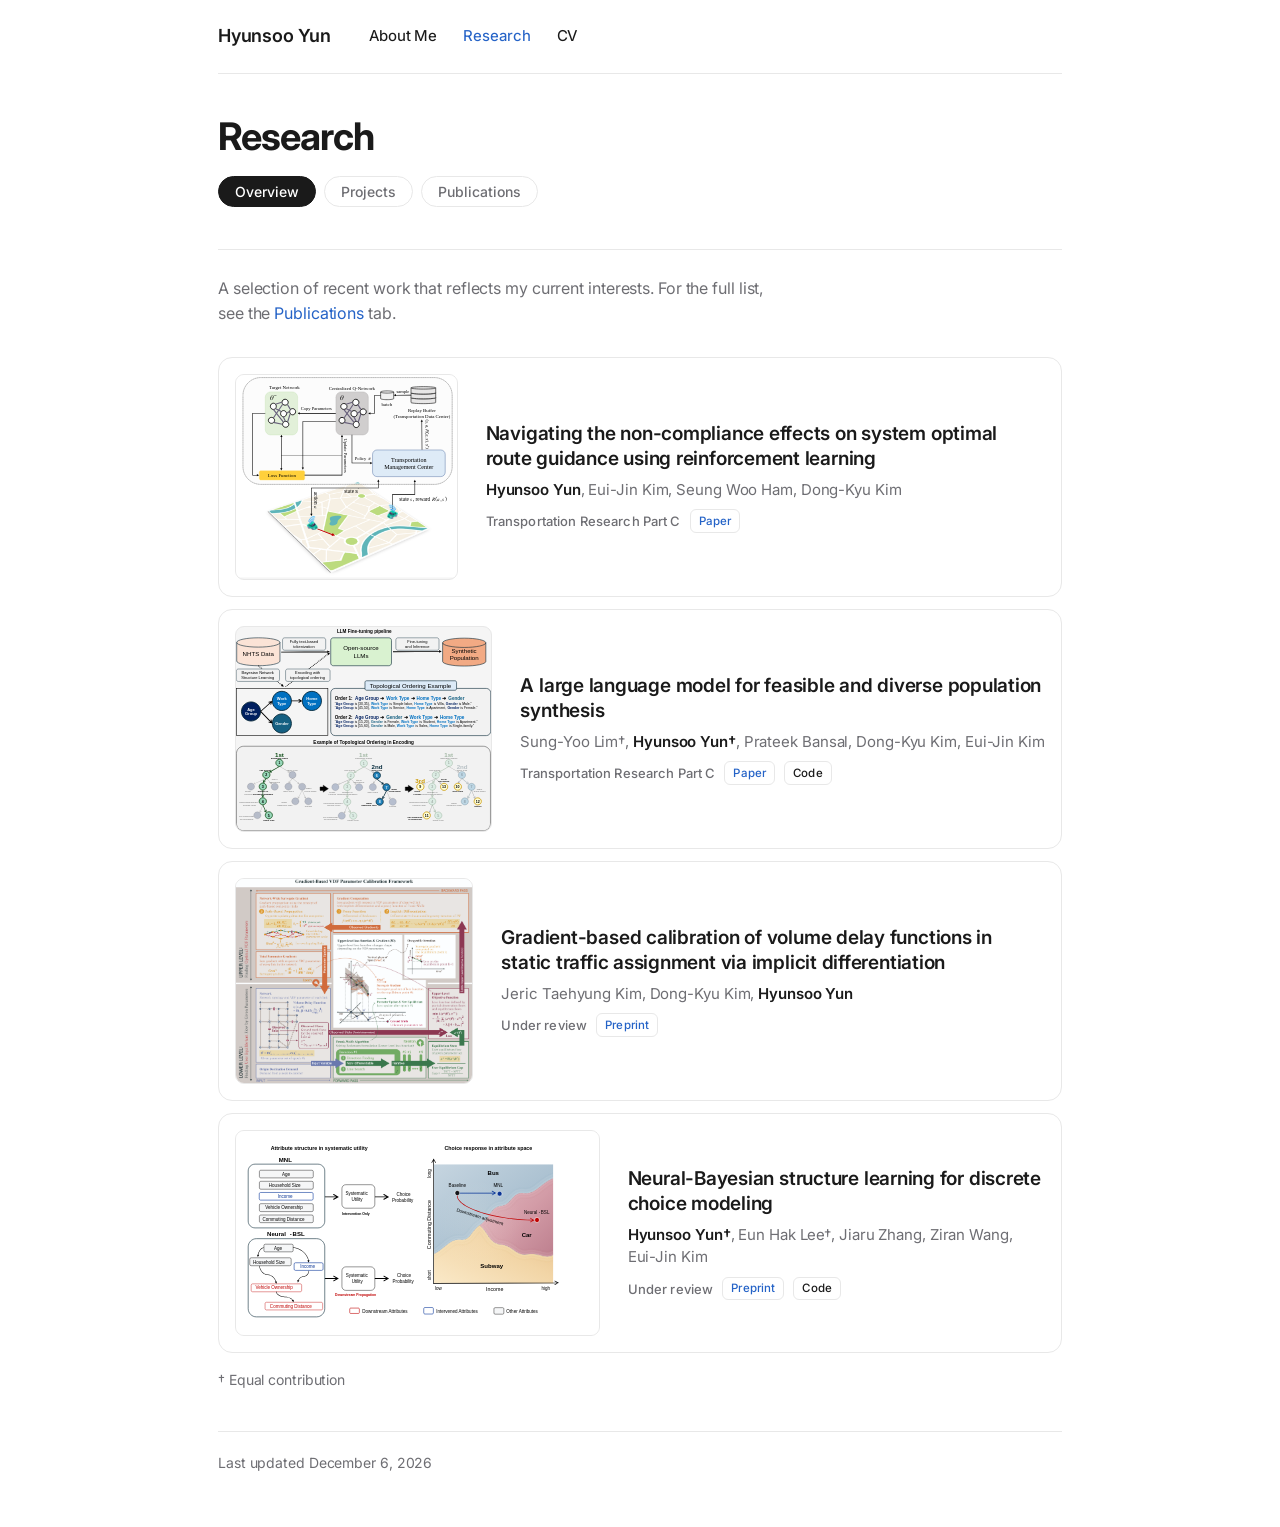
==== research.html @ 4e0cca83 "" ====
<!DOCTYPE html>
<html lang="en">
<head>
<meta charset="utf-8">
<meta name="viewport" content="width=device-width, initial-scale=1">
<title>Research · Hyunsoo Yun</title>
<meta name="description" content="Research overview, projects, and publications of Hyunsoo Yun.">
<link rel="preconnect" href="https://fonts.googleapis.com">
<link rel="preconnect" href="https://fonts.gstatic.com" crossorigin>
<link href="https://fonts.googleapis.com/css2?family=Inter:wght@400;450;500;600;700&family=IBM+Plex+Mono:wght@400;500&display=swap" rel="stylesheet">
<link rel="stylesheet" href="style.css">
</head>
<body>
<div class="wrap">

  <nav class="site">
    <a href="index.html" class="sig">Hyunsoo Yun</a>
    <div class="links">
      <a href="index.html">About Me</a>
      <a href="research.html" class="on">Research</a>
      <a href="assets/CV_Hyunsoo_Yun.pdf" target="_blank" rel="noopener">CV</a>
    </div>
  </nav>

  <header class="hero" style="display:block">
    <h1>Research</h1>
    <div class="subtabs">
      <button class="subtab on" data-r="overview">Overview</button>
      <button class="subtab" data-r="projects">Projects</button>
      <button class="subtab" data-r="pubs">Publications</button>
    </div>
  </header>

  <!-- OVERVIEW -->
  <div class="rpane on" id="overview">
    <section style="padding-top:26px">
      <p class="research-intro" style="margin-top:0">A selection of recent work that reflects my current interests. For the full list, <span style="white-space:nowrap">see the <a href="#" class="tolink" data-r="pubs">Publications</a> tab.</span></p>
    </section>

    <section>
      <div class="workcard">
        <img class="thumb" src="assets/work-noncompliance.svg" alt="Non-compliance route guidance">
        <div>
          <h3>Navigating the non-compliance effects on system optimal route guidance using reinforcement learning</h3>
          <p class="authors"><span class="me">Hyunsoo Yun</span>, Eui-Jin Kim, Seung Woo Ham, Dong-Kyu Kim</p>
          <div class="rmeta">Transportation Research Part C <a class="pin" href="https://doi.org/10.1016/j.trc.2024.104721">Paper</a></div>
        </div>
      </div>

      <div class="workcard">
        <img class="thumb" src="assets/work-popsynth.svg" alt="LLM population synthesis">
        <div>
          <h3>A large language model for feasible and diverse population synthesis</h3>
          <p class="authors">Sung-Yoo Lim&dagger;, <span class="me">Hyunsoo Yun&dagger;</span>, Prateek Bansal, Dong-Kyu Kim, Eui-Jin Kim</p>
          <div class="rmeta">Transportation Research Part C <a class="pin" href="https://doi.org/10.1016/j.trc.2026.105581">Paper</a> <a class="pin code" href="https://github.com/HyunsooYun/llm-pop-synth">Code</a></div>
        </div>
      </div>

      <div class="workcard">
        <img class="thumb" src="assets/work-vdf.jpg" alt="Gradient-based VDF calibration">
        <div>
          <h3>Gradient-based calibration of volume delay functions in static traffic assignment via implicit differentiation</h3>
          <p class="authors">Jeric Taehyung Kim, Dong-Kyu Kim, <span class="me">Hyunsoo Yun</span></p>
          <div class="rmeta">Under review <a class="pin" href="https://dx.doi.org/10.2139/ssrn.6993254">Preprint</a></div>
        </div>
      </div>

      <div class="workcard">
        <img class="thumb" src="assets/work-neural-bsl.svg" alt="Neural-Bayesian structure learning for discrete choice modeling">
        <div>
          <h3>Neural-Bayesian structure learning for discrete choice modeling</h3>
          <p class="authors"><span class="me">Hyunsoo Yun&dagger;</span>, Eun Hak Lee&dagger;, Jiaru Zhang, Ziran Wang, Eui-Jin Kim</p>
          <div class="rmeta">Under review <a class="pin" href="https://arxiv.org/abs/2608.25258">Preprint</a> <a class="pin code" href="https://github.com/HyunsooYun/neural-bsl">Code</a></div>
        </div>
      </div>

      <p class="foot-note">&dagger; Equal contribution</p>
    </section>
  </div>

  <!-- PROJECTS -->
  <div class="rpane" id="projects">
    <section style="padding-top:26px">
      <h2>Projects</h2>
      <p class="research-intro" style="margin-top:0">Funded and applied research projects. Coming soon.</p>
    </section>
  </div>

  <!-- PUBLICATIONS -->
  <div class="rpane" id="pubs">
    <section style="padding-top:20px">
      <details class="pubgroup">
        <summary><span class="ph">Journal Articles</span><span class="expand"></span><svg class="chev" viewBox="0 0 24 24" fill="none" stroke="currentColor" stroke-width="2" stroke-linecap="round" stroke-linejoin="round"><path d="M9 6l6 6-6 6"/></svg></summary>
        <ul class="rows">
        <li><span class="yr">2026</span><span class="txt">Lim, S.Y.&dagger;, <span class="me">Yun, H.&dagger;</span>, Bansal, P., Kim, D.K., &amp; Kim, E.J. <a class="ptitle" href="https://doi.org/10.1016/j.trc.2026.105581">A Large Language Model for Feasible and Diverse Population Synthesis.</a> <span class="venue">Transportation Research Part C</span> <a class="pin code" href="https://github.com/HyunsooYun/llm-pop-synth">Code</a></span></li>
        <li><span class="yr">2025</span><span class="txt">Lee, E.H., <span class="me">Yun, H.</span>, Cho, S.H., &amp; Lee, E. <a class="ptitle" href="https://doi.org/10.1080/19439962.2025.2598268">Aggressive driving in ride-hailing: Work hours and road conditions.</a> <span class="venue">Journal of Transportation Safety &amp; Security</span></span></li>
        <li><span class="yr">2025</span><span class="txt"><span class="me">Yun, H.</span> &amp; Lee, E.H. <a class="ptitle" href="https://doi.org/10.1016/j.tranpol.2025.06.021">Party politics in transport policy with a large language model.</a> <span class="venue">Transport Policy</span></span></li>
        <li><span class="yr">2025</span><span class="txt">Min, D., <span class="me">Yun, H.</span>, Kim, D.K., &amp; Ham, S.W. <a class="ptitle" href="https://doi.org/10.1177/03611981251378484">Dynamic origin-destination matrix estimation using metamodel-based model predictive control for real time application.</a> <span class="venue">Transportation Research Record</span></span></li>
        <li><span class="yr">2025</span><span class="txt">Kim, P., <span class="me">Yun, H.</span>, Kim, J., &amp; Kim, D.K. <a class="ptitle" href="https://doi.org/10.1016/j.trc.2025.105244">Scalable link cost learning for real-time route guidance systems.</a> <span class="venue">Transportation Research Part C</span></span></li>
        <li><span class="yr">2024</span><span class="txt"><span class="me">Yun, H.</span>, Kim, E.J., Ham, S.W., &amp; Kim, D.K. <a class="ptitle" href="https://doi.org/10.1016/j.trc.2024.104721">Navigating the non-compliance effects on system optimal route guidance using reinforcement learning.</a> <span class="venue">Transportation Research Part C</span></span></li>
        <li><span class="yr">2023</span><span class="txt">Min, D., <span class="me">Yun, H.</span>, Ham, S.W., &amp; Kim, D.K. <a class="ptitle" href="https://doi.org/10.1177/03611981241266837">Real-time estimation of origin-destination matrices using a deep neural network for digital twins.</a> <span class="venue">Transportation Research Record</span></span></li>
        <li><span class="yr">2023</span><span class="txt"><span class="me">Yun, H.</span>, Lee, E.H., Moon, S., &amp; Kim, D.K. <a class="ptitle" href="https://doi.org/10.1177/03611981231190394">Data-driven approach for measuring and managing physical distancing in subways during pandemic conditions.</a> <span class="venue">Transportation Research Record</span></span></li>
        <li><span class="yr">2022</span><span class="txt"><span class="me">Yun, H.</span>, Kim, E.J., Ham, S.W., &amp; Kim, D.K. <a class="ptitle" href="https://doi.org/10.1080/15472450.2022.2135437">Price incentive strategy for the e-scooter sharing service using deep reinforcement learning.</a> <span class="venue">Journal of Intelligent Transportation Systems</span></span></li>
        <li><span class="yr">2021</span><span class="txt"><span class="me">Yun, H.</span>, Lee, E.H., Kim, D.K., &amp; Cho, S.H. <a class="ptitle" href="https://doi.org/10.1177/03611981211027562">Development of estimating methodology for transit accessibility using smart card data.</a> <span class="venue">Transportation Research Record</span></span></li>
        </ul>
      </details>

      <details class="pubgroup">
        <summary><span class="ph">Under Review</span><span class="expand"></span><svg class="chev" viewBox="0 0 24 24" fill="none" stroke="currentColor" stroke-width="2" stroke-linecap="round" stroke-linejoin="round"><path d="M9 6l6 6-6 6"/></svg></summary>
        <ul class="rows">
        <li><span class="yr">–</span><span class="txt"><span class="me">Yun, H.&dagger;</span>, Lee, E.H.&dagger;, Zhang, J., Wang, Z., &amp; Kim, E.J. <a class="ptitle" href="https://arxiv.org/abs/2608.25258">Neural-Bayesian Structure Learning for Discrete Choice Modeling.</a> <a class="pin code" href="https://github.com/HyunsooYun/neural-bsl">Code</a></span></li>
        <li><span class="yr">–</span><span class="txt">Kim, J.T., Kim, D.K., &amp; <span class="me">Yun, H.</span> <a class="ptitle" href="https://dx.doi.org/10.2139/ssrn.6993254">Gradient-Based Calibration of Volume Delay Functions in Static Traffic Assignment via Implicit Differentiation.</a></span></li>
        <li><span class="yr">–</span><span class="txt">Kim, P., <span class="me">Yun, H.</span>, &amp; Kim, D.K. <a class="ptitle" href="https://dx.doi.org/10.2139/ssrn.6682892">Modeling unmet bus demand with passenger reneging behavior in a city-wide bus network.</a></span></li>
        <li><span class="yr">–</span><span class="txt">Kim, P., <span class="me">Yun, H.</span>, &amp; Kim, D.K. <a class="ptitle" href="https://papers.ssrn.com/sol3/papers.cfm?abstract_id=5675555">Two-phase clustering for behavior-adaptive route guidance systems.</a></span></li>
        <li><span class="yr">–</span><span class="txt">Lee, E.H., Cho, J.H., Tu, Z., &amp; <span class="me">Yun, H.</span> DeciGen: Generative model for multi-criteria decision making in transportation planning.</span></li>
        <li><span class="yr">–</span><span class="txt">Choi, S., Choi, J., Kim, D.K., &amp; <span class="me">Yun, H.</span> A two-stage framework for anomaly detection and classification in loop detector data.</span></li>
        <li><span class="yr">–</span><span class="txt">Lee, S.H., <span class="me">Yun, H.</span>, Ham, S.W., &amp; Kim, D.K. <a class="ptitle" href="https://papers.ssrn.com/sol3/papers.cfm?abstract_id=5767233">Impact of traffic management center functionality on speed harmonization in urban networks under mixed traffic environments.</a></span></li>
        </ul>
      </details>

      <details class="pubgroup">
        <summary><span class="ph">Conference Presentations</span><span class="expand"></span><svg class="chev" viewBox="0 0 24 24" fill="none" stroke="currentColor" stroke-width="2" stroke-linecap="round" stroke-linejoin="round"><path d="M9 6l6 6-6 6"/></svg></summary>
        <ul class="rows">
        <li><span class="yr">2026</span><span class="txt">Lim, S.Y.&dagger;, <span class="me">Yun, H.&dagger;</span>, Bansal, P., &amp; Kim, E.J. A Large Language Model for Feasible and Diverse Population Synthesis. <span class="venue">TRB 105th Annual Meeting</span></span></li>
        <li><span class="yr">2026</span><span class="txt">Lee, E.H., Lee, E., Lee, Y.-I., <span class="me">Yun, H.</span>, Yun, H.-R., Lee, G., &amp; Lee, T. Fare-free Subway and Senior Delivery Work in Seoul. <span class="venue">TRB 105th Annual Meeting</span></span></li>
        <li><span class="yr">2026</span><span class="txt">Kim, J.T., Kim, D.K., &amp; <span class="me">Yun, H.</span> Gradient-Based Calibration of Volume Delay Functions in Static Traffic Assignment via Implicit Differentiation. <span class="venue">TRB 105th Annual Meeting</span></span></li>
        <li><span class="yr">2026</span><span class="txt">Lee, E.H., <span class="me">Yun, H.</span>, &amp; Tu, Z. A Generative Multi-Criteria Decision-Making Framework for Evaluating Transportation Systems: A Case Study of Texas. <span class="venue">TRB 105th Annual Meeting</span></span></li>
        <li><span class="yr">2025</span><span class="txt"><span class="me">Yun, H.</span>, Kim, E.J., &amp; Kim, D.K. The Potential of Large-Language Models as Regularizers in Deep Generative Models for Population Synthesis. <span class="venue">ITS Asia Pacific Forum</span></span></li>
        <li><span class="yr">2025</span><span class="txt"><span class="me">Yun, H.</span>, Kim, D.J., &amp; Kim, D.K. Managing Supply-Demand Imbalance in Shared Mobility Services Through Spatiotemporal Pricing. <span class="venue">Transportation Research Symposium 2025</span></span></li>
        <li><span class="yr">2025</span><span class="txt">Lee, S.H., Ham, S.W., <span class="me">Yun, H.</span>, &amp; Kim, D.K. Speed Harmonization Based on Multi-agent Reinforcement Learning for Mitigating Traffic Congestion under Mixed Traffic Environment. <span class="venue">TRB 104th Annual Meeting</span></span></li>
        <li><span class="yr">2025</span><span class="txt">Min, D., <span class="me">Yun, H.</span>, Ham, S.W., &amp; Kim, D.K. Real-time Dynamic Origin-Destination Matrix Estimation Using Metamodel-based Model Predictive Control. <span class="venue">TRB 104th Annual Meeting</span></span></li>
        <li><span class="yr">2024</span><span class="txt">Min, D., <span class="me">Yun, H.</span>, Ham, S.W., &amp; Kim, D.K. Real-time Estimation of Origin-Destination Matrices Using a Deep Neural Network for Digital Twins. <span class="venue">TRB 103rd Annual Meeting</span></span></li>
        <li><span class="yr">2023</span><span class="txt"><span class="me">Yun, H.</span>, Lee, E.H., Moon, S., &amp; Kim, D.K. Analysis of Subway Passenger's Physical Distancing Before and After the Outbreak of COVID-19. <span class="venue">TRB 102nd Annual Meeting</span></span></li>
        <li><span class="yr">2023</span><span class="txt">Min, D., <span class="me">Yun, H.</span>, &amp; Kim, D.K. Developing Lane-changing Strategy of Autonomous Vehicles Based on Deep Reinforcement Learning Using Long-range Information for Mitigating Traffic Congestion. <span class="venue">15th International Conference of EASTS</span></span></li>
        </ul>
        <p class="foot-note">&dagger; Equal contribution</p>
      </details>
    </section>
  </div>

  <footer>
    <span>Last updated <span id="updated"></span></span>
  </footer>

</div>
<script>
  function showPane(r){
    document.querySelectorAll('.subtab').forEach(function(x){x.classList.toggle('on',x.dataset.r===r)});
    document.querySelectorAll('.rpane').forEach(function(p){p.classList.toggle('on',p.id===r)});
  }
  document.querySelectorAll('.subtab').forEach(function(t){
    t.addEventListener('click', function(){ showPane(t.dataset.r); });
  });
  document.querySelectorAll('.tolink').forEach(function(a){
    a.addEventListener('click', function(e){ e.preventDefault(); showPane(a.dataset.r); window.scrollTo({top:0,behavior:'smooth'}); });
  });
  (function(){
    var user='hyunsoo', domain='purdue.edu';
    document.querySelectorAll('.maillink').forEach(function(a){ a.href='mailto:'+user+'@'+domain; });
    var u=document.getElementById('updated');
    if(u){ u.textContent=new Date(document.lastModified).toLocaleDateString('en-US',
      {year:'numeric',month:'long',day:'numeric'}); }
  })();
</script>
</body>
</html>
---- style.css ----
/* Hyunsoo Yun — personal site
   Clean sans aesthetic (à la system SF / Inter). Blue links.
   Paper #FFFFFF / ink #1A1A1A / accent #2563C7 */

:root{
  --bg:#FFFFFF;
  --ink:#1A1A1A;
  --muted:#6E6E73;
  --rule:#E8E8E8;
  --soft:#F5F5F5;
  --accent:#2563C7;
  --sans:"Inter",-apple-system,BlinkMacSystemFont,"Segoe UI",Roboto,Helvetica,Arial,sans-serif;
  --mono:"IBM Plex Mono",ui-monospace,monospace;
}

*{box-sizing:border-box}
html{-webkit-text-size-adjust:100%}
body{
  margin:0;background:var(--bg);color:var(--ink);
  font-family:var(--sans);
  font-size:16px;line-height:1.6;font-weight:400;
  -webkit-font-smoothing:antialiased;letter-spacing:-.006em;
}
a{color:inherit;text-decoration:none}
a:focus-visible{outline:2px solid var(--accent);outline-offset:3px;border-radius:2px}

.wrap{max-width:900px;margin:0 auto;padding:0 28px}

/* nav */
nav.site{
  display:flex;align-items:center;gap:30px;
  padding:22px 0;border-bottom:1px solid var(--rule);flex-wrap:wrap;
}
.sig{font-size:18px;font-weight:600;letter-spacing:-.01em;margin-right:8px}
.links{display:flex;gap:26px}
.links a{color:var(--ink);font-size:15px;font-weight:450;transition:color .15s}
.links a:hover{color:var(--accent)}
.links a.on{color:var(--accent)}

/* hero — side by side */
.hero{padding:42px 0 34px;display:grid;grid-template-columns:1fr 208px;gap:42px;align-items:start;border-bottom:1px solid var(--rule)}
.hero-text{min-width:0}
.portrait{width:100%;border-radius:12px;display:block;box-shadow:0 1px 3px rgba(0,0,0,.06)}
h1{
  font-size:clamp(30px,5vw,38px);line-height:1.1;
  font-weight:700;letter-spacing:-.025em;margin:0 0 12px;
}
.role{font-size:18px;margin:0 0 22px;color:var(--muted);font-weight:400}
.role b{font-weight:400;color:var(--ink)}
.role .m{color:var(--muted);padding:0 4px}
.role a{color:var(--accent)}
.about{color:var(--ink);margin:0 0 13px;font-size:15.5px;line-height:1.62}
.about:last-of-type{margin-bottom:0}
.about a{color:var(--accent)}
.about a:hover{text-decoration:underline}

/* social icon row under photo */
.social{display:flex;gap:16px;margin-top:16px;justify-content:flex-start;align-items:center;flex-wrap:wrap}
.social a{color:var(--muted);display:inline-flex;transition:color .15s}
.social a:hover{color:var(--accent)}
.social svg{width:20px;height:20px;display:block}

/* sections */
section{padding:30px 0 0}
h2{
  font-size:13px;font-weight:600;letter-spacing:.02em;
  text-transform:uppercase;color:var(--muted);
  margin:0 0 16px;
}

/* rows */
ul.rows{list-style:none;margin:0;padding:0}
ul.rows li{display:grid;grid-template-columns:104px 1fr;gap:20px;padding:9px 0;border-bottom:1px solid var(--rule)}
ul.rows li:last-child{border-bottom:0}
.yr{font-size:14px;color:var(--muted);padding-top:2px;font-variant-numeric:tabular-nums}
.txt{font-size:16px;line-height:1.55}
.txt b{font-weight:600}
.sub{display:block;color:var(--muted);font-size:14.5px;margin-top:2px}
.sub a{color:var(--accent)}
.sub a:hover{text-decoration:underline}
.loc{display:block;color:var(--muted);font-size:14px;margin-top:1px}
.role{display:block;margin-top:10px;font-size:15px;font-weight:500;color:var(--ink)}
.rdate{display:block;color:var(--muted);font-size:13px;font-weight:400;margin-top:1px;font-variant-numeric:tabular-nums}
.venue{color:var(--muted)}
.ptitle{color:var(--ink);transition:color .15s}
.ptitle:hover{color:var(--accent);text-decoration:underline}
.me{font-weight:600;color:var(--ink)}
.pin{
  display:inline-block;font-size:11.5px;font-weight:500;color:var(--accent);
  border:1px solid var(--rule);border-radius:6px;
  padding:1.5px 8px;margin-left:6px;white-space:nowrap;
  letter-spacing:.01em;transition:all .15s;vertical-align:1px;
}
a.pin:hover{border-color:var(--accent);background:var(--accent);color:#fff}
.pin.code{color:var(--ink)}
a.pin.code:hover{border-color:var(--ink);background:var(--ink);color:#fff}
.links-row .pin{margin-left:0}
.workcard .links-row{margin-top:9px;padding-top:0}
.foot-note{color:var(--muted);font-size:14px;margin-top:16px}

/* research page */
.research-intro{font-size:16px;line-height:1.6;color:var(--muted);max-width:66ch;margin:14px 0 0}
.research-intro a{color:var(--accent)}
.ritem{padding:20px 0;border-bottom:1px solid var(--rule)}
.ritem:last-child{border-bottom:0}
.ritem h3{font-size:19px;font-weight:600;letter-spacing:-.01em;margin:0 0 4px;line-height:1.3}
.ritem .tagline{color:var(--muted);margin:0 0 12px;font-size:16px}
.ritem p{margin:0 0 12px;font-size:16px;line-height:1.6;max-width:70ch}
.ritem p:last-child{margin-bottom:0}
.rmeta{font-size:13px;letter-spacing:.01em;color:var(--muted);margin-bottom:10px;font-weight:500}
.rmeta.live{color:var(--accent)}
.links-row{display:flex;gap:8px;padding-top:4px;flex-wrap:wrap}

/* news — vertical scroll strip */
.newsscroll{
  display:flex;flex-direction:column;gap:10px;
  max-height:360px;overflow-y:auto;overscroll-behavior-y:contain;
  scroll-snap-type:y proximity;-webkit-overflow-scrolling:touch;
  padding:2px 4px 2px 0;
  scrollbar-width:thin;scrollbar-color:var(--rule) transparent;
}
.newsscroll::-webkit-scrollbar{width:6px}
.newsscroll::-webkit-scrollbar-thumb{background:var(--rule);border-radius:999px}
.newsscroll::-webkit-scrollbar-thumb:hover{background:var(--muted)}
.newscard{
  scroll-snap-align:start;
  display:grid;grid-template-columns:118px 1fr;gap:18px;align-items:baseline;
  border:1px solid var(--rule);border-radius:12px;padding:14px 18px;
  background:var(--bg);transition:border-color .18s,transform .18s,box-shadow .18s;
}
.newscard:hover{border-color:var(--muted);transform:translateX(3px);box-shadow:0 6px 20px rgba(0,0,0,.06)}
.newscard .yr{font-size:14px;color:var(--accent);font-weight:500;font-variant-numeric:tabular-nums;white-space:nowrap}
.newscard p{margin:0;font-size:15px;line-height:1.5;color:var(--ink)}

@media(max-width:680px){
  .newscard{grid-template-columns:1fr;gap:3px}
}

/* upcoming */
.upcoming-lead{font-size:16px;line-height:1.6;color:var(--ink);max-width:66ch;margin:0 0 18px}
.upcoming-lead a{color:var(--accent)}
.upcoming-lead a:hover{text-decoration:underline}

/* filter chips */
.filterbar{display:flex;gap:8px;flex-wrap:wrap;margin:2px 0 -8px}
.chip{
  font-size:13px;font-weight:500;
  background:transparent;color:var(--muted);
  border:1px solid var(--rule);border-radius:999px;
  padding:5px 15px;cursor:pointer;transition:all .15s;font-family:inherit;
}
.chip:hover{color:var(--ink);border-color:var(--muted)}
.chip.on{color:#fff;background:var(--ink);border-color:var(--ink)}

footer{
  margin-top:40px;padding:20px 0 52px;border-top:1px solid var(--rule);
  display:flex;justify-content:space-between;gap:14px;flex-wrap:wrap;
  font-size:14px;color:var(--muted);
}
footer a{color:var(--ink)}
footer a:hover{color:var(--accent)}

@media(max-width:680px){
  .hero{grid-template-columns:1fr;padding:34px 0 30px;gap:26px}
  .portrait{max-width:220px}
  .social{margin-top:12px}
  ul.rows li{grid-template-columns:1fr;gap:3px}
  .yr{padding-top:0}
  nav.site{gap:18px}
  .links{gap:20px}
}

/* ── Research hub sub-tabs ── */
.subtabs{display:flex;gap:8px;margin:18px 0 8px;flex-wrap:wrap}
.subtab{
  font-size:14px;font-weight:500;font-family:inherit;
  background:transparent;color:var(--muted);
  border:1px solid var(--rule);border-radius:999px;
  padding:6px 16px;cursor:pointer;transition:all .15s;
}
.subtab:hover{color:var(--ink);border-color:var(--muted)}
.subtab.on{color:#fff;background:var(--ink);border-color:var(--ink)}
.rpane{display:none}
.rpane.on{display:block}
.theme-note{color:var(--ink);font-size:16px;line-height:1.6;max-width:70ch;margin:0 0 8px}

/* publication accordions */
.pubgroup{border-top:1px solid var(--rule)}
.pubgroup:last-of-type{border-bottom:1px solid var(--rule)}
.pubgroup summary{
  list-style:none;cursor:pointer;user-select:none;
  display:flex;align-items:center;gap:10px;
  padding:15px 12px;margin:0 -12px;border-radius:10px;
  font-size:13px;font-weight:600;letter-spacing:.02em;text-transform:uppercase;
  color:var(--muted);transition:color .15s,background .15s;
}
.pubgroup summary::-webkit-details-marker{display:none}
.pubgroup summary:hover{color:var(--ink);background:var(--soft)}
.pubgroup[open] summary{color:var(--ink)}
.pubgroup .expand{
  margin-left:auto;font-size:11.5px;font-weight:500;color:var(--muted);
  letter-spacing:.01em;text-transform:none;transition:color .15s;
}
.pubgroup .expand::after{content:"Show"}
.pubgroup[open] .expand::after{content:"Hide"}
.pubgroup summary:hover .expand,.pubgroup[open] .expand{color:var(--accent)}
.pubgroup .chev{width:13px;height:13px;color:var(--muted);flex:none;transition:transform .22s ease,color .15s}
.pubgroup summary:hover .chev,.pubgroup[open] .chev{color:var(--accent)}
.pubgroup[open] summary .chev{transform:rotate(90deg)}
.pubgroup > ul.rows{padding-bottom:8px}
.pubgroup[open] > ul.rows{animation:pubreveal .24s ease}
.pubgroup .foot-note{margin-top:6px;padding-bottom:14px}
@keyframes pubreveal{from{opacity:0;transform:translateY(-5px)}to{opacity:1;transform:none}}
.tolink{color:var(--accent);cursor:pointer}
.tolink:hover{text-decoration:underline}

/* selected work cards with thumbnail */
.workcard{
  display:grid;grid-template-columns:auto 1fr;gap:28px;align-items:center;
  padding:16px;border:1px solid var(--rule);border-radius:14px;
  margin-bottom:12px;background:var(--bg);
  transition:border-color .18s,box-shadow .18s,transform .18s;
}
.workcard:last-child{margin-bottom:0}
.workcard:hover{border-color:#d6d6da;box-shadow:0 8px 26px rgba(0,0,0,.07);transform:translateY(-2px)}
.workcard .thumb{
  height:206px;width:auto;max-width:100%;
  border-radius:9px;border:1px solid var(--rule);display:block;background:var(--soft);
}
.workcard h3{font-size:19px;font-weight:600;letter-spacing:-.012em;margin:0 0 8px;line-height:1.32}
.workcard .rmeta{font-size:13px;color:var(--muted);margin:0;font-weight:500}
.workcard .rmeta.live{color:var(--accent)}
.workcard .authors{margin:0 0 8px;font-size:15px;line-height:1.5;color:var(--muted)}
.workcard .authors .me{color:var(--ink)}

@media(max-width:680px){
  .workcard{grid-template-columns:1fr;gap:12px;padding:14px}
  .workcard .thumb{height:auto;width:100%;max-width:100%}
  .subtabs{margin:14px 0 4px}
}
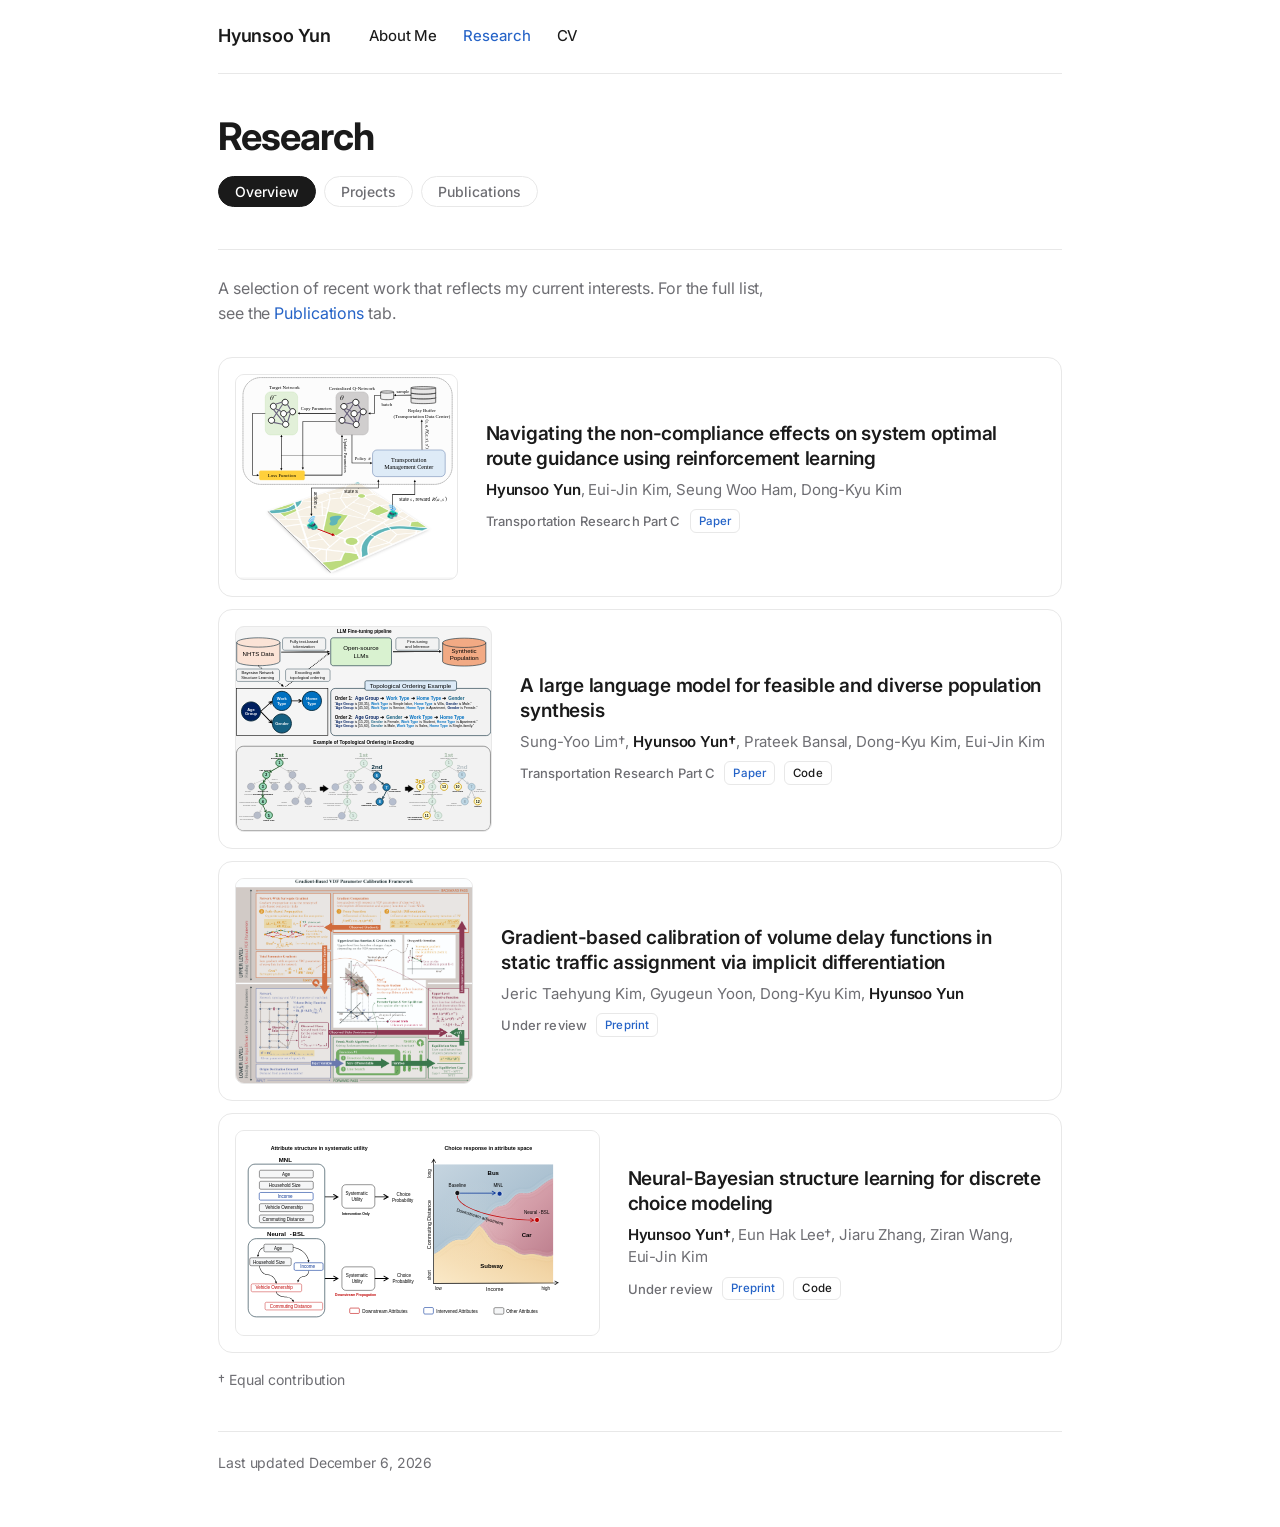
==== commit c602e920: "Update research publications, ITSC news, and dated CV" ====
--- a/research.html
+++ b/research.html
@@ -18,7 +18,7 @@
     <div class="links">
       <a href="index.html">About Me</a>
       <a href="research.html" class="on">Research</a>
-      <a href="assets/CV_Hyunsoo_Yun.pdf" target="_blank" rel="noopener">CV</a>
+      <a href="assets/CV_Hyunsoo%20Yun%20(2026.09.20).pdf" target="_blank" rel="noopener">CV</a>
     </div>
   </nav>
 
@@ -60,7 +60,7 @@
         <img class="thumb" src="assets/work-vdf.jpg" alt="Gradient-based VDF calibration">
         <div>
           <h3>Gradient-based calibration of volume delay functions in static traffic assignment via implicit differentiation</h3>
-          <p class="authors">Jeric Taehyung Kim, Dong-Kyu Kim, <span class="me">Hyunsoo Yun</span></p>
+          <p class="authors">Jeric Taehyung Kim, Gyugeun Yoon, Dong-Kyu Kim, <span class="me">Hyunsoo Yun</span></p>
           <div class="rmeta">Under review <a class="pin" href="https://dx.doi.org/10.2139/ssrn.6993254">Preprint</a></div>
         </div>
       </div>
@@ -92,6 +92,7 @@
       <details class="pubgroup">
         <summary><span class="ph">Journal Articles</span><span class="expand"></span><svg class="chev" viewBox="0 0 24 24" fill="none" stroke="currentColor" stroke-width="2" stroke-linecap="round" stroke-linejoin="round"><path d="M9 6l6 6-6 6"/></svg></summary>
         <ul class="rows">
+        <li><span class="yr">2026</span><span class="txt">Kim, P., <span class="me">Yun, H.</span>, &amp; Kim, D.K. <a class="ptitle" href="https://doi.org/10.1016/j.jpubtr.2026.100175">City-scale unmet bus demand modeling with passenger reneging behavior.</a> <span class="venue">Journal of Public Transportation</span></span></li>
         <li><span class="yr">2026</span><span class="txt">Lim, S.Y.&dagger;, <span class="me">Yun, H.&dagger;</span>, Bansal, P., Kim, D.K., &amp; Kim, E.J. <a class="ptitle" href="https://doi.org/10.1016/j.trc.2026.105581">A Large Language Model for Feasible and Diverse Population Synthesis.</a> <span class="venue">Transportation Research Part C</span> <a class="pin code" href="https://github.com/HyunsooYun/llm-pop-synth">Code</a></span></li>
         <li><span class="yr">2025</span><span class="txt">Lee, E.H., <span class="me">Yun, H.</span>, Cho, S.H., &amp; Lee, E. <a class="ptitle" href="https://doi.org/10.1080/19439962.2025.2598268">Aggressive driving in ride-hailing: Work hours and road conditions.</a> <span class="venue">Journal of Transportation Safety &amp; Security</span></span></li>
         <li><span class="yr">2025</span><span class="txt"><span class="me">Yun, H.</span> &amp; Lee, E.H. <a class="ptitle" href="https://doi.org/10.1016/j.tranpol.2025.06.021">Party politics in transport policy with a large language model.</a> <span class="venue">Transport Policy</span></span></li>
@@ -106,13 +107,13 @@
       </details>
 
       <details class="pubgroup">
-        <summary><span class="ph">Under Review</span><span class="expand"></span><svg class="chev" viewBox="0 0 24 24" fill="none" stroke="currentColor" stroke-width="2" stroke-linecap="round" stroke-linejoin="round"><path d="M9 6l6 6-6 6"/></svg></summary>
+        <summary><span class="ph">Ongoing Work</span><span class="expand"></span><svg class="chev" viewBox="0 0 24 24" fill="none" stroke="currentColor" stroke-width="2" stroke-linecap="round" stroke-linejoin="round"><path d="M9 6l6 6-6 6"/></svg></summary>
         <ul class="rows">
         <li><span class="yr">–</span><span class="txt"><span class="me">Yun, H.&dagger;</span>, Lee, E.H.&dagger;, Zhang, J., Wang, Z., &amp; Kim, E.J. <a class="ptitle" href="https://arxiv.org/abs/2608.25258">Neural-Bayesian Structure Learning for Discrete Choice Modeling.</a> <a class="pin code" href="https://github.com/HyunsooYun/neural-bsl">Code</a></span></li>
-        <li><span class="yr">–</span><span class="txt">Kim, J.T., Kim, D.K., &amp; <span class="me">Yun, H.</span> <a class="ptitle" href="https://dx.doi.org/10.2139/ssrn.6993254">Gradient-Based Calibration of Volume Delay Functions in Static Traffic Assignment via Implicit Differentiation.</a></span></li>
-        <li><span class="yr">–</span><span class="txt">Kim, P., <span class="me">Yun, H.</span>, &amp; Kim, D.K. <a class="ptitle" href="https://dx.doi.org/10.2139/ssrn.6682892">Modeling unmet bus demand with passenger reneging behavior in a city-wide bus network.</a></span></li>
+        <li><span class="yr">–</span><span class="txt">Kim, J.T., Yoon, G., Kim, D.K., &amp; <span class="me">Yun, H.</span> <a class="ptitle" href="https://dx.doi.org/10.2139/ssrn.6993254">Gradient-Based Calibration of Volume Delay Functions in Static Traffic Assignment via Implicit Differentiation.</a></span></li>
         <li><span class="yr">–</span><span class="txt">Kim, P., <span class="me">Yun, H.</span>, &amp; Kim, D.K. <a class="ptitle" href="https://papers.ssrn.com/sol3/papers.cfm?abstract_id=5675555">Two-phase clustering for behavior-adaptive route guidance systems.</a></span></li>
-        <li><span class="yr">–</span><span class="txt">Lee, E.H., Cho, J.H., Tu, Z., &amp; <span class="me">Yun, H.</span> DeciGen: Generative model for multi-criteria decision making in transportation planning.</span></li>
+        <li><span class="yr">–</span><span class="txt">Lee, E.H., Cho, J.H., Tu, Z., &amp; <span class="me">Yun, H.</span> DeciGen: Generative Multi-Criteria Decision Making in Transportation Planning.</span></li>
+        <li><span class="yr">–</span><span class="txt">Lee, E.H., Lee, E., Lee, Y.-I., <span class="me">Yun, H.</span>, Yun, H.-R., Lee, G., &amp; Lee, T. Fare-free Subway and Senior Delivery Work in Seoul.</span></li>
         <li><span class="yr">–</span><span class="txt">Choi, S., Choi, J., Kim, D.K., &amp; <span class="me">Yun, H.</span> A two-stage framework for anomaly detection and classification in loop detector data.</span></li>
         <li><span class="yr">–</span><span class="txt">Lee, S.H., <span class="me">Yun, H.</span>, Ham, S.W., &amp; Kim, D.K. <a class="ptitle" href="https://papers.ssrn.com/sol3/papers.cfm?abstract_id=5767233">Impact of traffic management center functionality on speed harmonization in urban networks under mixed traffic environments.</a></span></li>
         </ul>
@@ -121,6 +122,7 @@
       <details class="pubgroup">
         <summary><span class="ph">Conference Presentations</span><span class="expand"></span><svg class="chev" viewBox="0 0 24 24" fill="none" stroke="currentColor" stroke-width="2" stroke-linecap="round" stroke-linejoin="round"><path d="M9 6l6 6-6 6"/></svg></summary>
         <ul class="rows">
+        <li><span class="yr">2026</span><span class="txt"><span class="me">Yun, H.</span>, Jiang, L., Zhang, J., &amp; Wang, Z. Network-Wide Traffic Reconstruction Using a Generative Dynamic Traffic Assignment Framework. <span class="venue">IEEE ITSC 2026 Workshop on Disruptive Technologies for Intelligent Urban Traffic Monitoring and Network Management</span></span></li>
         <li><span class="yr">2026</span><span class="txt">Lim, S.Y.&dagger;, <span class="me">Yun, H.&dagger;</span>, Bansal, P., &amp; Kim, E.J. A Large Language Model for Feasible and Diverse Population Synthesis. <span class="venue">TRB 105th Annual Meeting</span></span></li>
         <li><span class="yr">2026</span><span class="txt">Lee, E.H., Lee, E., Lee, Y.-I., <span class="me">Yun, H.</span>, Yun, H.-R., Lee, G., &amp; Lee, T. Fare-free Subway and Senior Delivery Work in Seoul. <span class="venue">TRB 105th Annual Meeting</span></span></li>
         <li><span class="yr">2026</span><span class="txt">Kim, J.T., Kim, D.K., &amp; <span class="me">Yun, H.</span> Gradient-Based Calibration of Volume Delay Functions in Static Traffic Assignment via Implicit Differentiation. <span class="venue">TRB 105th Annual Meeting</span></span></li>
